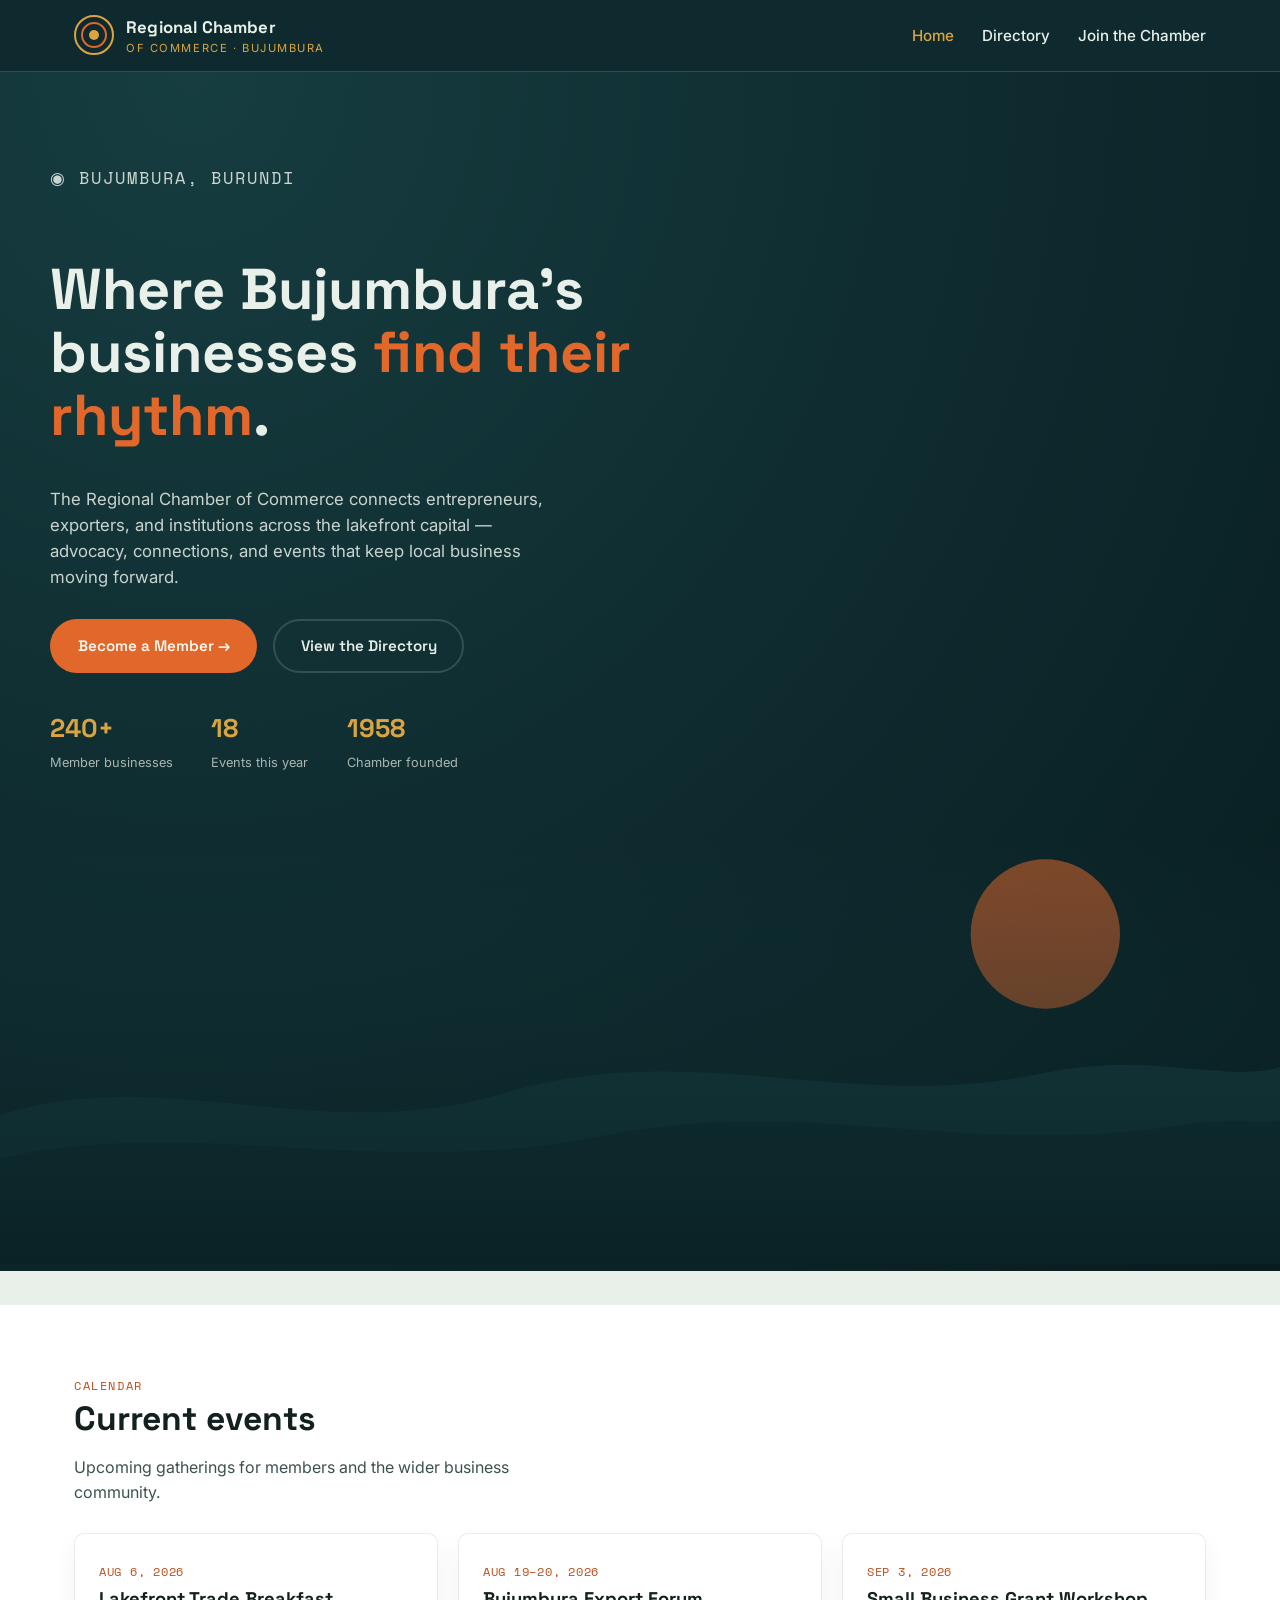
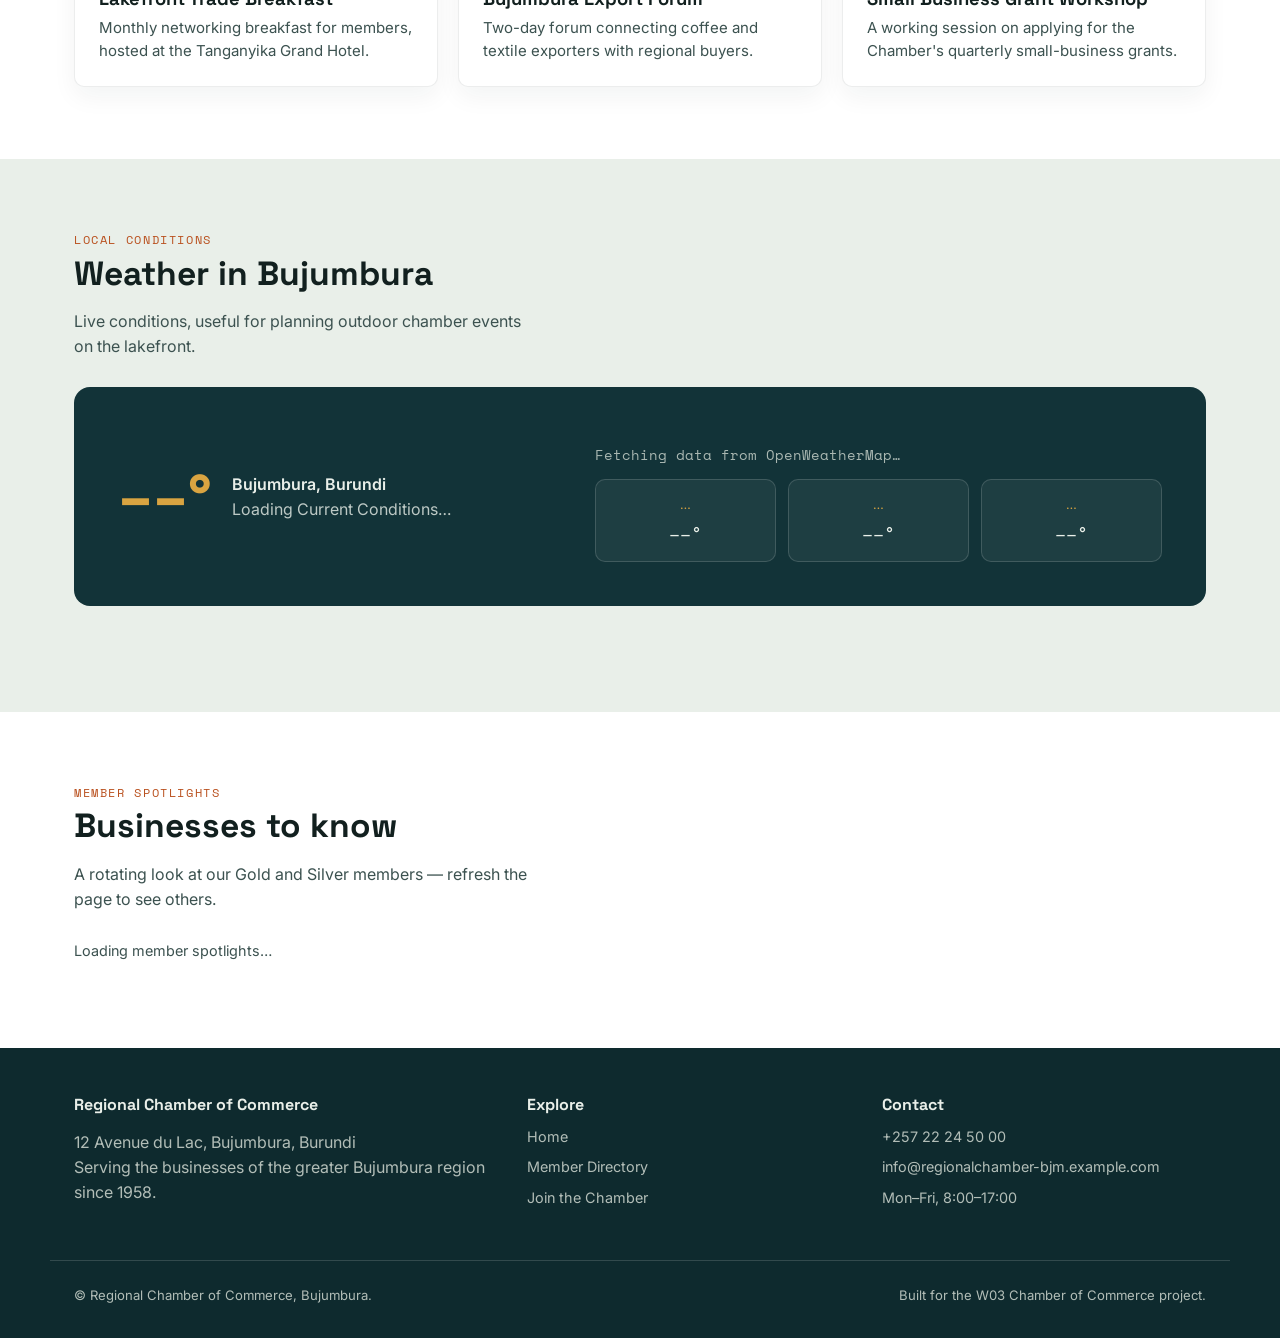
==== chamber/index.html @ 76326393 "first commit" ====
<!DOCTYPE html>
<html lang="en">
<head>
  <meta charset="UTF-8">
  <meta name="viewport" content="width=device-width, initial-scale=1.0">
  <title>Regional Chamber of Commerce | Bujumbura</title>
  <meta name="description" content="Regional Chamber of Commerce — connecting businesses in Bujumbura, Burundi through advocacy, events, and community.">
  <meta name="author" content="Benjamin Iriganje">

    <!-- Favicon -->
    <link rel="icon" href="images/favicon.ico" type="image/x-icon">
  
  <!-- Google Fonts Preconnects -->
  <link rel="preconnect" href="https://fonts.googleapis.com">
  <link rel="preconnect" href="https://fonts.gstatic.com" crossorigin>
  <link href="https://fonts.googleapis.com/css2?family=Space+Grotesk:wght@500;700&family=Inter:wght@400;500;600&family=Space+Mono:wght@400;700&display=swap" rel="stylesheet">

  <meta property="og:title" content="Chamber of Commerce Business Directory">
  <meta property="og:description" content="Discover, connect, and grow with leading businesses in our region.">
  <meta property="og:image" content="https://ben3box.github.io/wdd231/chamber/images/og-share.jpg">
  <meta property="og:url" content="https://ben3box.github.io/wdd231/chamber/directory.html">
  <meta property="og:type" content="website">
    
  <link rel="stylesheet" href="styles/styles.css">
  <link rel="stylesheet" href="styles/normalize.css">
  <script src="scripts/directory.js" defer></script>
  <script src="scripts/spotlights.js" defer></script>
  <script src="scripts/weather.js" defer></script>
</head>
<body>

  <a class="skip-link" href="#main">Skip to content</a>

  <header class="site-header">
    <div class="wrap">
      <a class="brand" href="index.html">
        <svg class="brand__mark" viewBox="0 0 40 40" aria-hidden="true">
          <circle cx="20" cy="20" r="19" fill="none" stroke="#d9a441" stroke-width="2"/>
          <circle cx="20" cy="20" r="12" fill="none" stroke="#e2672a" stroke-width="2"/>
          <circle cx="20" cy="20" r="5" fill="#d9a441"/>
        </svg>
        <span class="brand__text">
          Regional Chamber
          <small>of Commerce &middot; Bujumbura</small>
        </span>
      </a>

      <button class="nav-toggle-btn" id="navToggleBtn" aria-expanded="false" aria-controls="mainNav">
        &#9776; <span class="sr-only">Menu</span>
      </button>

      <nav class="main-nav" id="mainNav">
        <ul>
          <li><a href="index.html" aria-current="page">Home</a></li>
          <li><a href="directory.html">Directory</a></li>
          <li><a href="join.html">Join the Chamber</a></li>
        </ul>
      </nav>
    </div>
  </header>

  <main id="main">

    <!-- ============ HERO ============ -->
    <section class="hero">
      <div class="wrap hero__grid">
        <div>
          <p class="hero__eyebrow">&#9673; Bujumbura, Burundi</p>
          <h1>Where Bujumbura's businesses <em>find their rhythm</em>.</h1>
          <p>The Regional Chamber of Commerce connects entrepreneurs, exporters, and institutions across the lakefront capital — advocacy, connections, and events that keep local business moving forward.</p>
          <div class="hero__actions">
            <a class="btn btn--cta" href="join.html">Become a Member &rarr;</a>
            <a class="btn btn--ghost" href="directory.html">View the Directory</a>
          </div>
          <div class="hero__stats">
            <div class="hero__stat">
              <strong>240+</strong>
              <span>Member businesses</span>
            </div>
            <div class="hero__stat">
              <strong>18</strong>
              <span>Events this year</span>
            </div>
            <div class="hero__stat">
              <strong>1958</strong>
              <span>Chamber founded</span>
            </div>
          </div>
        </div>
      </div>

      <!-- hero art: lake, hills, sun, drum motif -->
      <svg class="hero__bg" viewBox="0 0 1200 400" preserveAspectRatio="none" aria-hidden="true">
        <defs>
          <linearGradient id="skyFade" x1="0" y1="0" x2="0" y2="1">
            <stop offset="0%" stop-color="#163d40" stop-opacity="0"/>
            <stop offset="100%" stop-color="#081c1f" stop-opacity="0.6"/>
          </linearGradient>
        </defs>
        <circle cx="980" cy="90" r="70" fill="#e2672a" opacity="0.55"/>
        <path d="M0,260 C150,210 300,290 470,240 C650,185 800,260 980,220 C1080,200 1150,230 1200,215 L1200,400 L0,400 Z" fill="#123338"/>
        <path d="M0,300 C180,260 360,320 560,280 C760,240 900,300 1100,270 C1150,262 1180,268 1200,265 L1200,400 L0,400 Z" fill="#0e2a2e"/>
        <rect x="0" y="0" width="1200" height="400" fill="url(#skyFade)"/>
      </svg>
    </section>

    <div class="drumbeat drumbeat--dark" aria-hidden="true">
      <span></span><span></span><span></span>
      <span></span><span></span><span></span>
      <span></span><span></span><span></span>
      <span></span><span></span><span></span>
    </div>

    <!-- ============ CURRENT EVENTS ============ -->
    <section class="section section--soft" id="events">
      <div class="wrap">
        <div class="section__head">
          <div>
            <span class="section__eyebrow">Calendar</span>
            <h2>Current events</h2>
            <p>Upcoming gatherings for members and the wider business community.</p>
          </div>
        </div>

        <div class="card-grid card-grid--events">
          <article class="card event-card">
            <span class="event-card__date">Aug 6, 2026</span>
            <h3>Lakefront Trade Breakfast</h3>
            <p>Monthly networking breakfast for members, hosted at the Tanganyika Grand Hotel.</p>
          </article>
          <article class="card event-card">
            <span class="event-card__date">Aug 19&ndash;20, 2026</span>
            <h3>Bujumbura Export Forum</h3>
            <p>Two-day forum connecting coffee and textile exporters with regional buyers.</p>
          </article>
          <article class="card event-card">
            <span class="event-card__date">Sep 3, 2026</span>
            <h3>Small Business Grant Workshop</h3>
            <p>A working session on applying for the Chamber's quarterly small-business grants.</p>
          </article>
        </div>
      </div>
    </section>

    <!-- ============ WEATHER ============ -->
    <section class="section" id="weather-section">
      <div class="wrap">
        <div class="section__head">
          <div>
            <span class="section__eyebrow">Local conditions</span>
            <h2>Weather in Bujumbura</h2>
            <p>Live conditions, useful for planning outdoor chamber events on the lakefront.</p>
          </div>
        </div>

        <div class="weather" id="weatherWidget">
          <div class="weather__now">
            <div class="weather__temp" id="weatherTemp">&ndash;&ndash;&deg;</div>
            <div class="weather__meta">
              <p class="weather__place">Bujumbura, Burundi</p>
              <p class="weather__desc" id="weatherDesc">Loading current conditions&hellip;</p>
            </div>
          </div>

          <div>
            <p class="weather__status" id="weatherStatus">Fetching data from OpenWeatherMap&hellip;</p>
            <div class="weather__forecast" id="forecastList">
              <div class="forecast-day"><span class="forecast-day__label">&hellip;</span><span class="forecast-day__temp">&ndash;&ndash;&deg;</span></div>
              <div class="forecast-day"><span class="forecast-day__label">&hellip;</span><span class="forecast-day__temp">&ndash;&ndash;&deg;</span></div>
              <div class="forecast-day"><span class="forecast-day__label">&hellip;</span><span class="forecast-day__temp">&ndash;&ndash;&deg;</span></div>
            </div>
          </div>
        </div>
      </div>
    </section>

    <div class="drumbeat drumbeat--light" aria-hidden="true">
      <span></span><span></span><span></span>
      <span></span><span></span><span></span>
      <span></span><span></span><span></span>
      <span></span><span></span><span></span>
    </div>

    <!-- ============ SPOTLIGHTS ============ -->
    <section class="section section--soft" id="spotlights">
      <div class="wrap">
        <div class="section__head">
          <div>
            <span class="section__eyebrow">Member spotlights</span>
            <h2>Businesses to know</h2>
            <p>A rotating look at our Gold and Silver members &mdash; refresh the page to see others.</p>
          </div>
        </div>

        <p class="spotlights__status" id="spotlightStatus">Loading member spotlights&hellip;</p>
        <div class="card-grid card-grid--spotlights" id="spotlightGrid"></div>
      </div>
    </section>

  </main>

  <footer class="site-footer">
    <div class="wrap footer__grid">
      <div>
        <h3>Regional Chamber of Commerce</h3>
        <p>12 Avenue du Lac, Bujumbura, Burundi<br>Serving the businesses of the greater Bujumbura region since 1958.</p>
      </div>
      <div>
        <h3>Explore</h3>
        <ul>
          <li><a href="index.html">Home</a></li>
          <li><a href="directory.html">Member Directory</a></li>
          <li><a href="join.html">Join the Chamber</a></li>
        </ul>
      </div>
      <div>
        <h3>Contact</h3>
        <ul>
          <li>+257 22 24 50 00</li>
          <li>info@regionalchamber-bjm.example.com</li>
          <li>Mon&ndash;Fri, 8:00&ndash;17:00</li>
        </ul>
      </div>
    </div>
    <div class="wrap footer__bottom">
      <span>&copy; <span id="year"></span> Regional Chamber of Commerce, Bujumbura.</span>
      <span>Built for the W03 Chamber of Commerce project.</span>
    </div>
  </footer>
</body>
</html>
---- chamber/styles/styles.css ----
/* =========================================================
   Regional Chamber of Commerce — Bujumbura
   Design tokens
   Palette: Tanganyika night, papyrus, brass & sunset ember
   Type: Space Grotesk (display) / Inter (body) / Space Mono (data)
   Signature motif: the "drum-beat" divider, referencing the
   Royal Drummers of Burundi (Ingoma), used as a section break
   and a quiet rhythm throughout the page.
   ========================================================= */

:root {
  --color-bg: #0e2a2e;          /* Tanganyika night */
  --color-bg-soft: #123338;
  --color-paper: #e9efe9;       /* pale papyrus */
  --color-paper-2: #ffffff;
  --color-ink: #12201f;
  --color-ink-soft: #3c5250;
  --color-gold: #d9a441;        /* brass */
  --color-ember: #e2672a;       /* sunset ember */
  --color-ember-dark: #b9501e;
  --color-line: rgba(233, 239, 233, 0.16);

  --font-display: "Space Grotesk", "Segoe UI", sans-serif;
  --font-body: "Inter", "Segoe UI", sans-serif;
  --font-data: "Space Mono", "Courier New", monospace;

  --radius: 10px;
  --max-width: 1180px;
  --gap: clamp(1.25rem, 2vw, 2.5rem);
}

* {
  box-sizing: border-box;
}

html {
  scroll-behavior: smooth;
}

body {
  margin: 0;
  font-family: var(--font-body);
  color: var(--color-ink);
  background: var(--color-paper);
  line-height: 1.55;
}

img {
  max-width: 100%;
  display: block;
}

a {
  color: inherit;
}

h1, h2, h3 {
  font-family: var(--font-display);
  line-height: 1.1;
  margin: 0 0 0.5em;
}

.wrap {
  max-width: var(--max-width);
  margin: 0 auto;
  padding: 0 1.5rem;
}

:focus-visible {
  outline: 3px solid var(--color-ember);
  outline-offset: 2px;
}

.sr-only {
  position: absolute;
  width: 1px;
  height: 1px;
  padding: 0;
  margin: -1px;
  overflow: hidden;
  clip: rect(0, 0, 0, 0);
  white-space: nowrap;
  border: 0;
}

.skip-link {
  position: absolute;
  left: -9999px;
  top: 0;
  background: var(--color-gold);
  color: var(--color-ink);
  padding: 0.6rem 1rem;
  z-index: 100;
  border-radius: 0 0 6px 0;
}

.skip-link:focus {
  left: 0;
}

/* -------------------- Drum-beat signature divider -------------------- */
.drumbeat {
  display: flex;
  align-items: flex-end;
  justify-content: center;
  gap: 6px;
  height: 34px;
  margin: 0 auto;
  padding: 0 1.5rem;
}

.drumbeat span {
  display: block;
  width: 4px;
  background: var(--color-gold);
  border-radius: 2px;
}

.drumbeat--dark span { background: var(--color-gold); opacity: 0.9; }
.drumbeat--light span { background: var(--color-ember); }

/* -------------------- Header & Nav -------------------- */
.site-header {
  background: var(--color-bg);
  color: var(--color-paper);
  position: sticky;
  top: 0;
  z-index: 20;
  border-bottom: 1px solid var(--color-line);
}

.site-header .wrap {
  display: flex;
  align-items: center;
  justify-content: space-between;
  gap: 1rem;
  padding-top: 0.85rem;
  padding-bottom: 0.85rem;
}

.brand {
  display: flex;
  align-items: center;
  gap: 0.75rem;
  text-decoration: none;
  color: var(--color-paper);
}

.brand__mark {
  width: 40px;
  height: 40px;
  flex-shrink: 0;
}

.brand__text {
  font-family: var(--font-display);
  font-weight: 700;
  font-size: 1.05rem;
  letter-spacing: 0.01em;
}

.brand__text small {
  display: block;
  font-family: var(--font-body);
  font-weight: 400;
  font-size: 0.7rem;
  letter-spacing: 0.14em;
  text-transform: uppercase;
  color: var(--color-gold);
}

.nav-toggle {
  display: none;
}

.main-nav ul {
  list-style: none;
  display: flex;
  gap: 1.75rem;
  margin: 0;
  padding: 0;
}

.main-nav a {
  text-decoration: none;
  font-weight: 500;
  font-size: 0.95rem;
  color: var(--color-paper);
  position: relative;
  padding: 0.25rem 0;
}

.main-nav a[aria-current="page"] {
  color: var(--color-gold);
}

.main-nav a::after {
  content: "";
  position: absolute;
  left: 0;
  bottom: -4px;
  width: 0;
  height: 2px;
  background: var(--color-ember);
  transition: width 0.2s ease;
}

.main-nav a:hover::after {
  width: 100%;
}

.nav-toggle-btn {
  display: none;
  background: none;
  border: 1px solid var(--color-line);
  color: var(--color-paper);
  border-radius: 6px;
  padding: 0.4rem 0.6rem;
  font-size: 1.1rem;
}

/* -------------------- Hero -------------------- */
.hero {
  position: relative;
  background: radial-gradient(120% 140% at 15% 0%, #163d40 0%, var(--color-bg) 55%, #081c1f 100%);
  color: var(--color-paper);
  overflow: hidden;
}

.hero__grid {
  position: relative;
  z-index: 2;
  display: grid;
  gap: var(--gap);
  padding: clamp(2.5rem, 6vw, 5.5rem) 0 clamp(2.5rem, 5vw, 4rem);
  align-items: center;
}

.hero__eyebrow {
  display: inline-flex;
  align-items: center;
  gap: 0.5rem;
  font-family: var(--font-data);
  font-size: 0.75rem;
  letter-spacing: 0.12em;
  text-transform: uppercase;
  color: var(--color-gold);
  margin-bottom: 1rem;
}

.hero h1 {
  font-size: clamp(2.2rem, 5vw, 3.6rem);
  font-weight: 700;
  max-width: 16ch;
}

.hero h1 em {
  font-style: normal;
  color: var(--color-ember);
}

.hero p {
  max-width: 46ch;
  font-size: 1.05rem;
  color: rgba(233, 239, 233, 0.86);
  margin-bottom: 1.75rem;
}

.hero__actions {
  display: flex;
  flex-wrap: wrap;
  gap: 1rem;
  align-items: center;
}

.btn {
  display: inline-flex;
  align-items: center;
  gap: 0.5rem;
  font-family: var(--font-display);
  font-weight: 600;
  font-size: 0.95rem;
  text-decoration: none;
  border-radius: 999px;
  padding: 0.85rem 1.6rem;
  border: 2px solid transparent;
  transition: transform 0.15s ease, background 0.15s ease;
}

.btn:hover {
  transform: translateY(-2px);
}

.btn--cta {
  background: var(--color-ember);
  color: #fff9f4;
}

.btn--cta:hover {
  background: var(--color-ember-dark);
}

.btn--ghost {
  border-color: var(--color-line);
  color: var(--color-paper);
}

.btn--ghost:hover {
  border-color: var(--color-gold);
  color: var(--color-gold);
}

.hero__art {
  position: relative;
  z-index: 2;
}

.hero__stats {
  margin-top: 2.25rem;
  display: flex;
  gap: clamp(1.25rem, 3vw, 2.5rem);
  flex-wrap: wrap;
}

.hero__stat strong {
  display: block;
  font-family: var(--font-display);
  font-size: 1.6rem;
  color: var(--color-gold);
}

.hero__stat span {
  font-size: 0.8rem;
  color: rgba(233, 239, 233, 0.7);
}

/* -------------------- Section shell -------------------- */
.section {
  padding: clamp(2.75rem, 6vw, 4.5rem) 0;
}

.section--soft {
  background: var(--color-paper-2);
}

.section__head {
  display: flex;
  justify-content: space-between;
  align-items: flex-end;
  gap: 1rem;
  flex-wrap: wrap;
  margin-bottom: 1.75rem;
}

.section__eyebrow {
  font-family: var(--font-data);
  font-size: 0.72rem;
  letter-spacing: 0.14em;
  text-transform: uppercase;
  color: var(--color-ember-dark);
  display: block;
  margin-bottom: 0.4rem;
}

.section__head h2 {
  font-size: clamp(1.5rem, 3vw, 2.1rem);
}

.section__head p {
  max-width: 46ch;
  color: var(--color-ink-soft);
  margin: 0;
}

/* -------------------- Cards: generic grid -------------------- */
.card-grid {
  display: grid;
  grid-template-columns: 1fr;
  gap: 1.25rem;
}

@media (min-width: 700px) {
  .card-grid--events { grid-template-columns: repeat(2, 1fr); }
  .card-grid--spotlights { grid-template-columns: repeat(3, 1fr); }
}

@media (min-width: 1000px) {
  .card-grid--events { grid-template-columns: repeat(3, 1fr); }
}

.card {
  background: var(--color-paper-2);
  border: 1px solid rgba(18, 32, 31, 0.08);
  border-radius: var(--radius);
  padding: 1.5rem;
  box-shadow: 0 10px 24px rgba(14, 42, 46, 0.05);
}

.event-card__date {
  font-family: var(--font-data);
  font-size: 0.78rem;
  color: var(--color-ember-dark);
  letter-spacing: 0.06em;
  text-transform: uppercase;
  margin-bottom: 0.5rem;
  display: inline-block;
}

.event-card h3 {
  font-size: 1.15rem;
  margin-bottom: 0.4rem;
}

.event-card p {
  margin: 0;
  color: var(--color-ink-soft);
  font-size: 0.94rem;
}

/* -------------------- Weather -------------------- */
.weather {
  background: var(--color-bg-soft);
  color: var(--color-paper);
  border-radius: 16px;
  padding: clamp(1.5rem, 4vw, 2.75rem);
  display: grid;
  gap: 2rem;
}

@media (min-width: 800px) {
  .weather {
    grid-template-columns: 1.1fr 1.4fr;
    align-items: center;
  }
}

.weather__now {
  display: flex;
  align-items: center;
  gap: 1.25rem;
}

.weather__temp {
  font-family: var(--font-display);
  font-size: clamp(2.75rem, 6vw, 3.75rem);
  font-weight: 700;
  color: var(--color-gold);
}

.weather__meta p {
  margin: 0;
}

.weather__place {
  font-weight: 600;
}

.weather__desc {
  text-transform: capitalize;
  color: rgba(233, 239, 233, 0.8);
}

.weather__forecast {
  display: grid;
  grid-template-columns: repeat(3, 1fr);
  gap: 0.75rem;
}

.forecast-day {
  background: rgba(233, 239, 229, 0.06);
  border: 1px solid var(--color-line);
  border-radius: 10px;
  padding: 0.9rem 0.6rem;
  text-align: center;
}

.forecast-day__label {
  font-size: 0.78rem;
  letter-spacing: 0.06em;
  text-transform: uppercase;
  color: var(--color-gold);
  display: block;
  margin-bottom: 0.35rem;
}

.forecast-day__temp {
  font-family: var(--font-data);
  font-size: 1.1rem;
}

.forecast-day__desc {
  font-size: 0.76rem;
  color: rgba(233, 239, 229, 0.7);
  text-transform: capitalize;
  margin-top: 0.2rem;
}

.weather__status {
  font-family: var(--font-data);
  font-size: 0.85rem;
  color: rgba(233, 239, 229, 0.7);
}

/* -------------------- Spotlights -------------------- */
.spotlight-card {
  display: flex;
  flex-direction: column;
  gap: 0.85rem;
}

.spotlight-card__top {
  display: flex;
  align-items: center;
  gap: 0.85rem;
}

.spotlight-card__logo {
  width: 52px;
  height: 52px;
  border-radius: 8px;
  background: var(--color-bg);
  color: var(--color-gold);
  font-family: var(--font-display);
  font-weight: 700;
  display: flex;
  align-items: center;
  justify-content: center;
  flex-shrink: 0;
  font-size: 1rem;
  object-fit: cover;
}

.spotlight-card h3 {
  font-size: 1.05rem;
  margin: 0;
}

.badge {
  display: inline-block;
  font-family: var(--font-data);
  font-size: 0.68rem;
  letter-spacing: 0.08em;
  text-transform: uppercase;
  padding: 0.15rem 0.55rem;
  border-radius: 999px;
  margin-top: 0.2rem;
}

.badge--gold {
  background: rgba(217, 164, 65, 0.16);
  color: #a6741c;
}

.badge--silver {
  background: rgba(60, 82, 80, 0.12);
  color: var(--color-ink-soft);
}

.spotlight-card p {
  margin: 0;
  font-size: 0.9rem;
  color: var(--color-ink-soft);
}

.spotlight-card__meta {
  font-size: 0.85rem;
  display: grid;
  gap: 0.25rem;
  font-family: var(--font-data);
  color: var(--color-ink-soft);
}

.spotlight-card__meta a {
  color: var(--color-ember-dark);
  text-decoration: none;
}

.spotlights__status {
  font-size: 0.9rem;
  color: var(--color-ink-soft);
}

.directory--list {
  grid-template-columns: 1fr !important;
}

.directory--list .spotlight-card {
  flex-direction: row;
  align-items: center;
  gap: 1.5rem;
}

.directory--list .spotlight-card__top {
  flex-shrink: 0;
  width: 220px;
}

/* -------------------- Footer -------------------- */
.site-footer {
  background: var(--color-bg);
  color: rgba(233, 239, 229, 0.75);
  padding: 3rem 0 2rem;
}

.footer__grid {
  display: grid;
  gap: 2rem;
  grid-template-columns: 1fr;
}

@media (min-width: 700px) {
  .footer__grid {
    grid-template-columns: 1.3fr 1fr 1fr;
  }
}

.footer__grid h3 {
  color: var(--color-paper);
  font-size: 1rem;
  margin-bottom: 0.75rem;
}

.footer__grid ul {
  list-style: none;
  margin: 0;
  padding: 0;
  display: grid;
  gap: 0.5rem;
  font-size: 0.9rem;
}

.footer__grid a {
  text-decoration: none;
  color: rgba(233, 239, 229, 0.75);
}

.footer__grid a:hover {
  color: var(--color-gold);
}

.footer__bottom {
  margin-top: 2.5rem;
  padding-top: 1.5rem;
  border-top: 1px solid var(--color-line);
  display: flex;
  justify-content: space-between;
  flex-wrap: wrap;
  gap: 0.75rem;
  font-size: 0.82rem;
}

/* -------------------- Mobile nav -------------------- */
@media (max-width: 760px) {
  .nav-toggle-btn {
    display: inline-flex;
  }

  .main-nav {
    position: absolute;
    top: 100%;
    left: 0;
    right: 0;
    background: var(--color-bg);
    border-bottom: 1px solid var(--color-line);
    max-height: 0;
    overflow: hidden;
    transition: max-height 0.25s ease;
  }

  .main-nav.is-open {
    max-height: 300px;
  }

  .main-nav ul {
    flex-direction: column;
    gap: 0;
    padding: 0.5rem 1.5rem 1.25rem;
  }

  .main-nav li {
    border-bottom: 1px solid var(--color-line);
  }

  .main-nav a {
    display: block;
    padding: 0.75rem 0;
  }

  .weather__forecast {
    grid-template-columns: repeat(3, 1fr);
  }
}
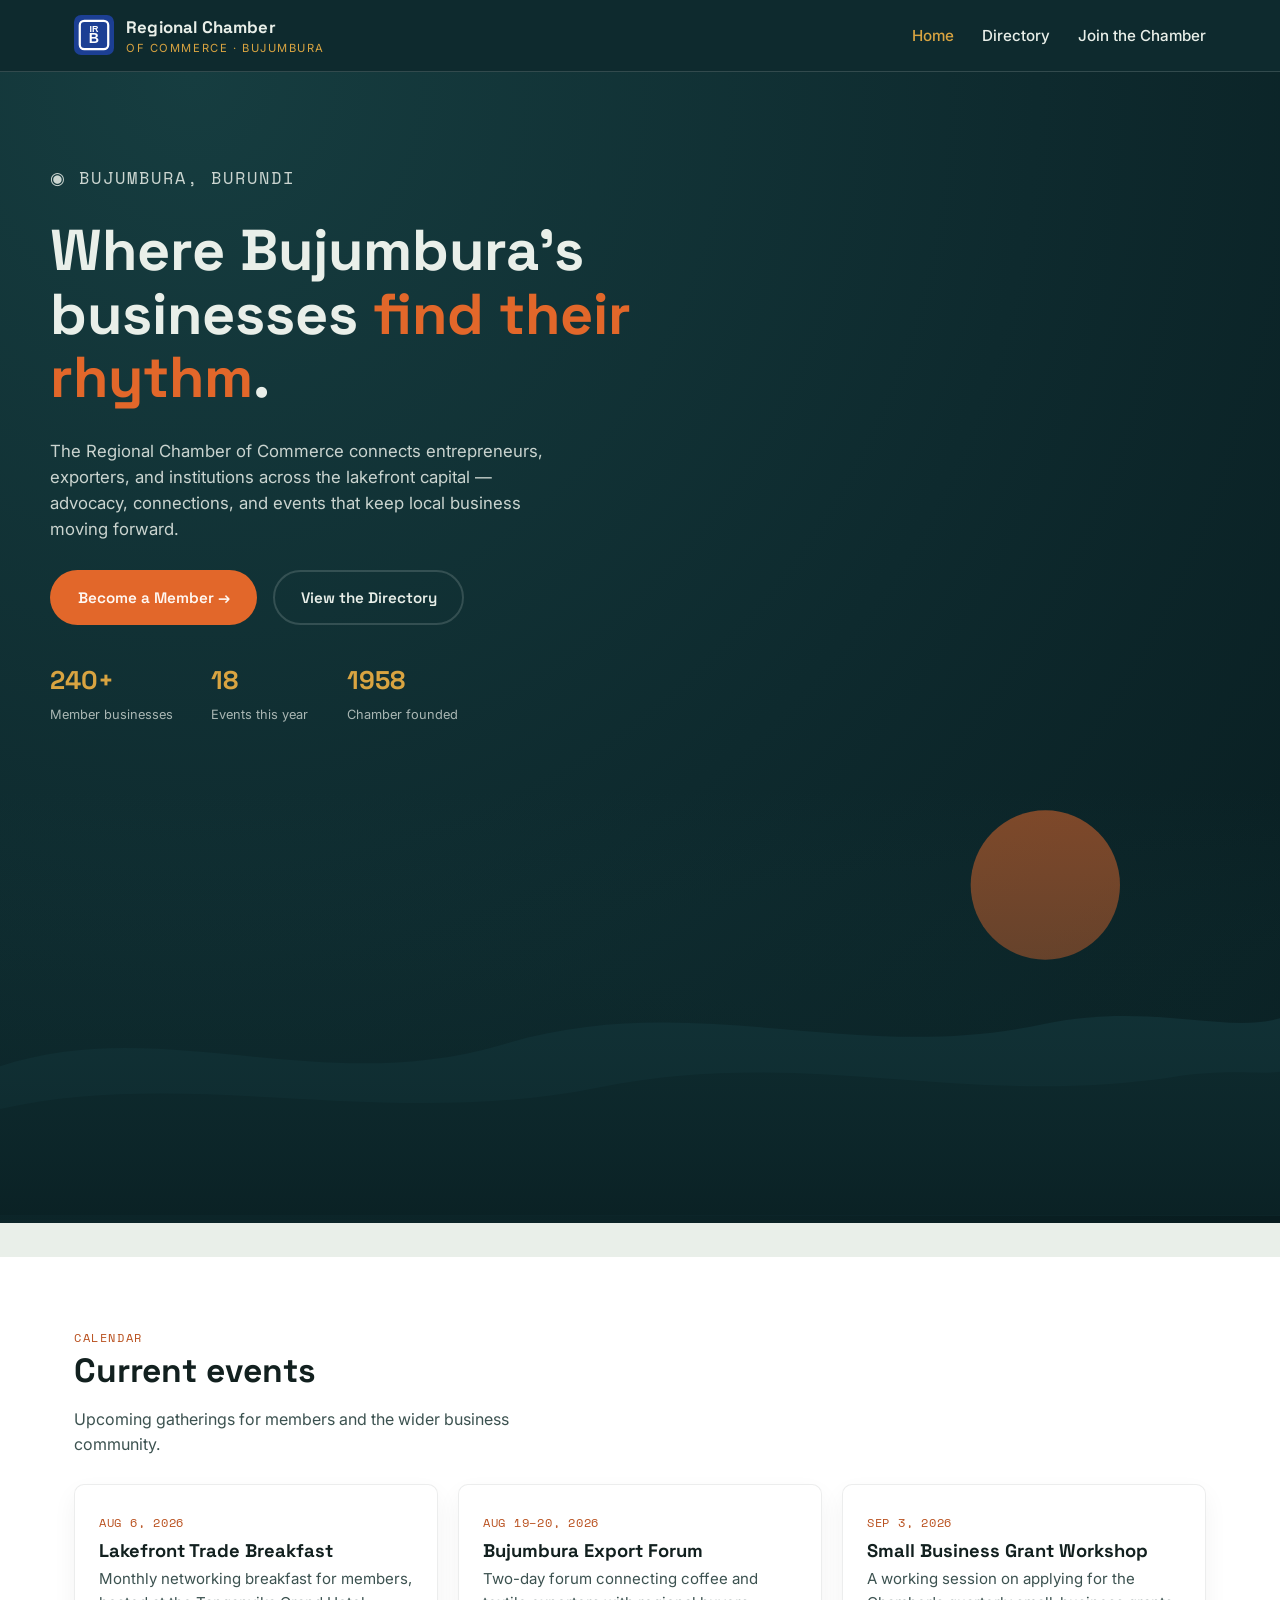
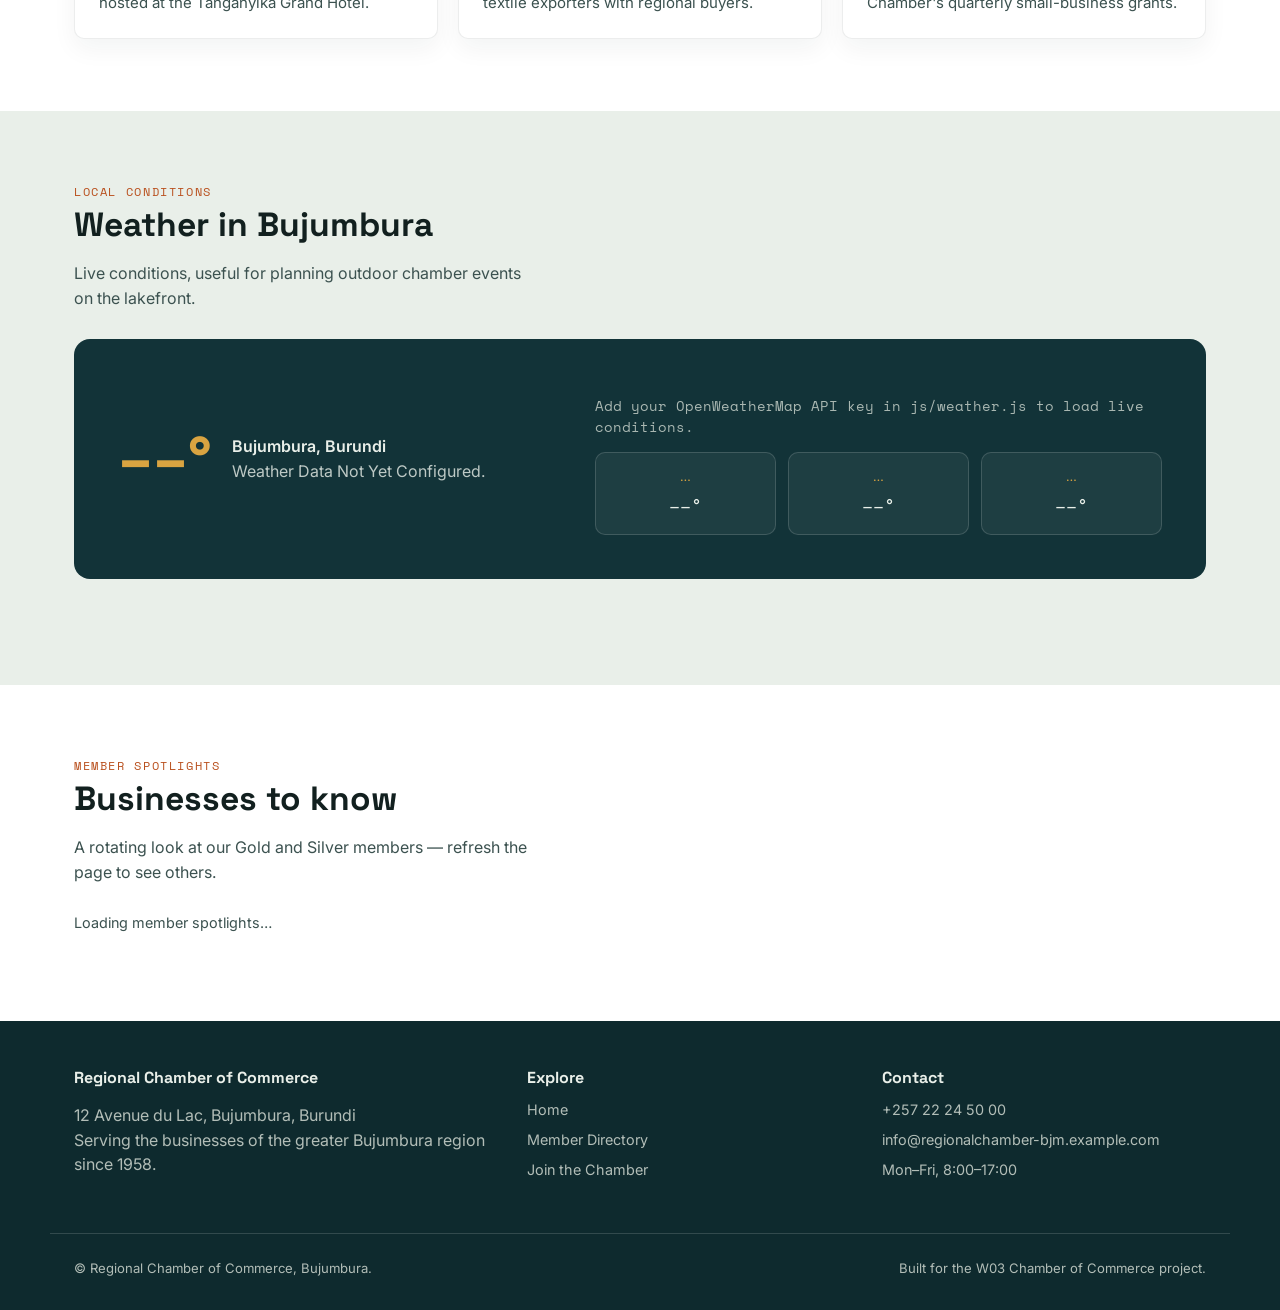
==== commit 2b58157c: "first commit" ====
--- a/chamber/index.html
+++ b/chamber/index.html
@@ -7,25 +7,23 @@
   <meta name="description" content="Regional Chamber of Commerce — connecting businesses in Bujumbura, Burundi through advocacy, events, and community.">
   <meta name="author" content="Benjamin Iriganje">
 
-    <!-- Favicon -->
-    <link rel="icon" href="images/favicon.ico" type="image/x-icon">
-  
   <!-- Google Fonts Preconnects -->
   <link rel="preconnect" href="https://fonts.googleapis.com">
   <link rel="preconnect" href="https://fonts.gstatic.com" crossorigin>
   <link href="https://fonts.googleapis.com/css2?family=Space+Grotesk:wght@500;700&family=Inter:wght@400;500;600&family=Space+Mono:wght@400;700&display=swap" rel="stylesheet">
 
-  <meta property="og:title" content="Chamber of Commerce Business Directory">
-  <meta property="og:description" content="Discover, connect, and grow with leading businesses in our region.">
+  <link rel="icon" type="image/svg+xml" href="images/favicon.svg">
+
+  <meta property="og:title" content="Regional Chamber of Commerce | Bujumbura">
+  <meta property="og:description" content="Connecting businesses in Bujumbura, Burundi through advocacy, events, and community.">
   <meta property="og:image" content="https://ben3box.github.io/wdd231/chamber/images/og-share.jpg">
-  <meta property="og:url" content="https://ben3box.github.io/wdd231/chamber/directory.html">
+  <meta property="og:url" content="https://ben3box.github.io/wdd231/chamber/index.html">
   <meta property="og:type" content="website">
-    
+
+  <link rel="stylesheet" href="styles/normalize.css">
   <link rel="stylesheet" href="styles/styles.css">
-  <link rel="stylesheet" href="styles/normalize.css">
-  <script src="scripts/directory.js" defer></script>
+  <script src="scripts/weather.js" defer></script>
   <script src="scripts/spotlights.js" defer></script>
-  <script src="scripts/weather.js" defer></script>
 </head>
 <body>
 
@@ -34,11 +32,7 @@
   <header class="site-header">
     <div class="wrap">
       <a class="brand" href="index.html">
-        <svg class="brand__mark" viewBox="0 0 40 40" aria-hidden="true">
-          <circle cx="20" cy="20" r="19" fill="none" stroke="#d9a441" stroke-width="2"/>
-          <circle cx="20" cy="20" r="12" fill="none" stroke="#e2672a" stroke-width="2"/>
-          <circle cx="20" cy="20" r="5" fill="#d9a441"/>
-        </svg>
+        <img class="brand__mark" src="images/favicon.svg" alt="Regional Chamber of Commerce logo" width="40" height="40">
         <span class="brand__text">
           Regional Chamber
           <small>of Commerce &middot; Bujumbura</small>
@@ -227,5 +221,6 @@
       <span>Built for the W03 Chamber of Commerce project.</span>
     </div>
   </footer>
+
 </body>
 </html>
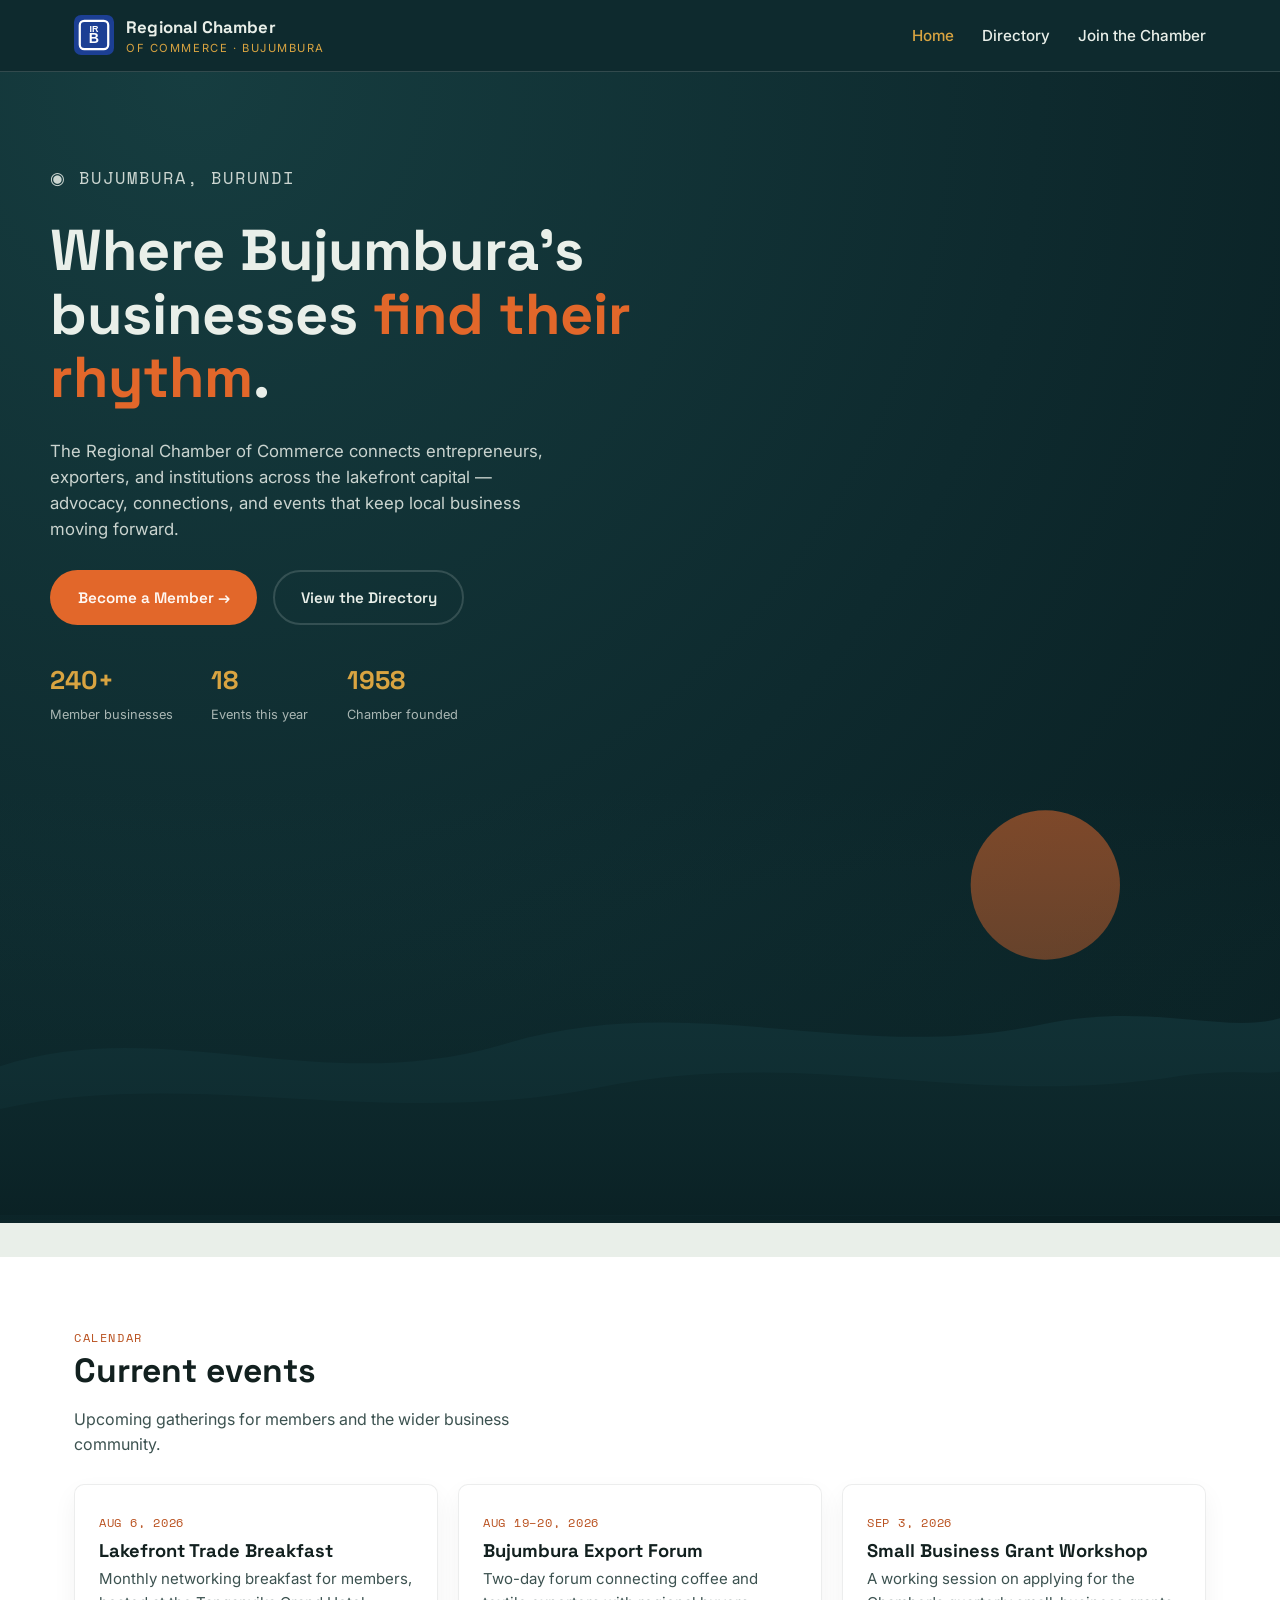
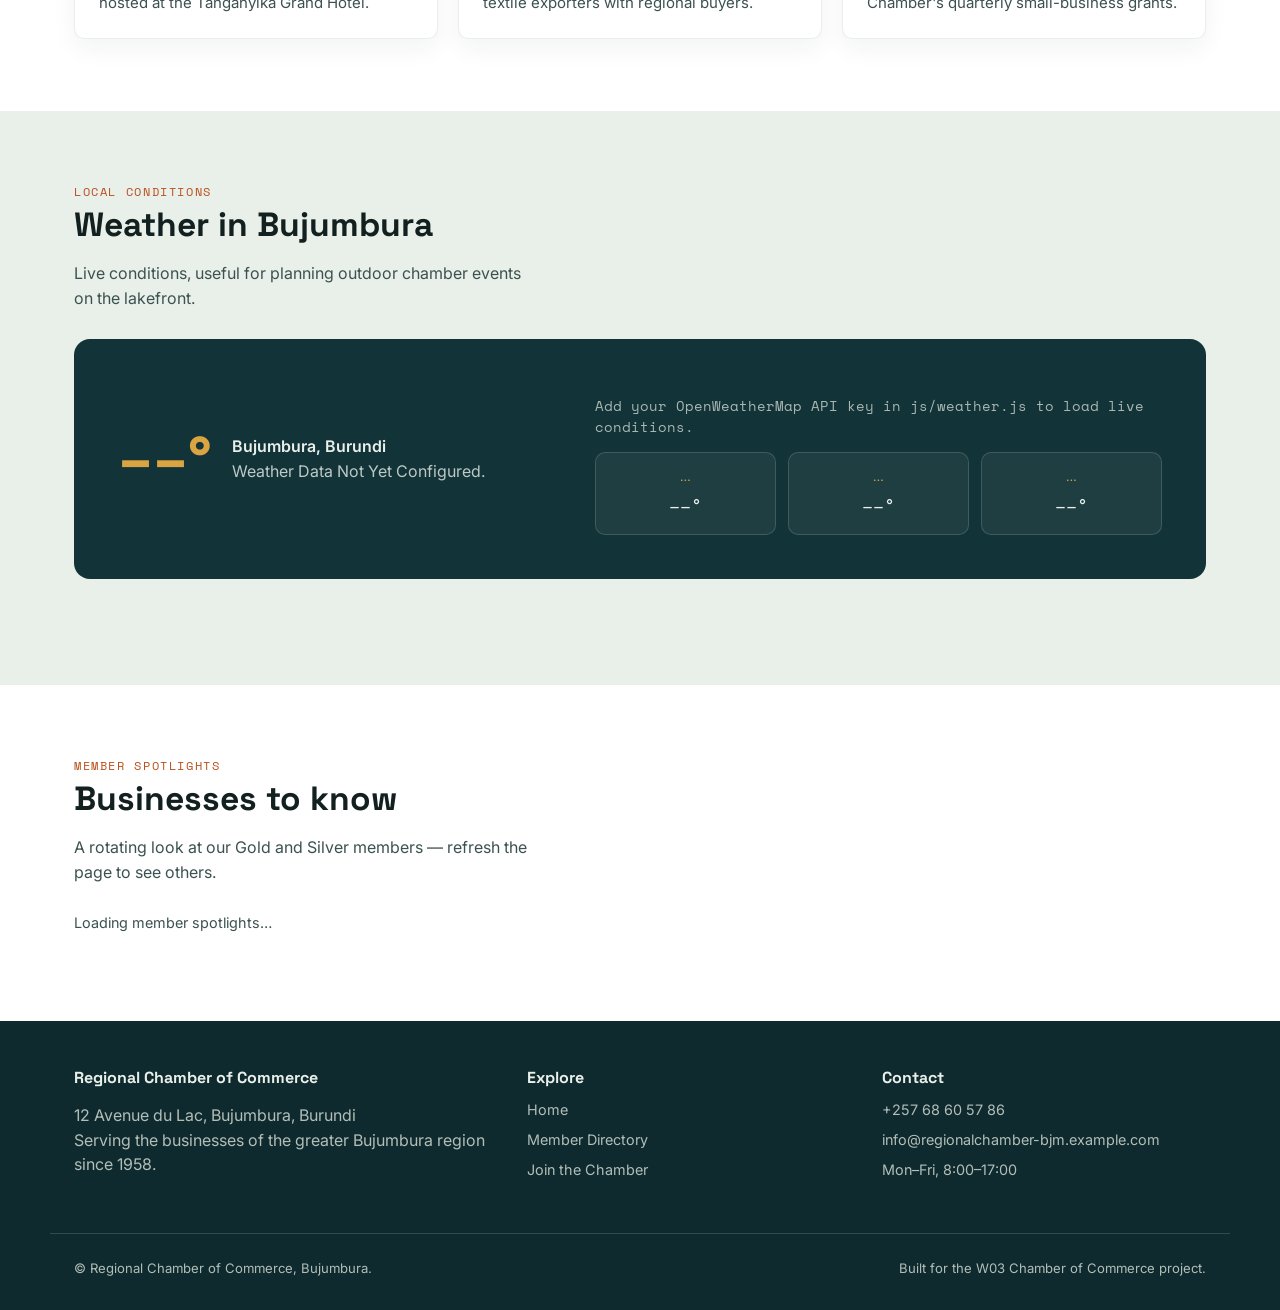
==== commit 7b848fb7: "first commit" ====
--- a/chamber/index.html
+++ b/chamber/index.html
@@ -7,21 +7,29 @@
   <meta name="description" content="Regional Chamber of Commerce — connecting businesses in Bujumbura, Burundi through advocacy, events, and community.">
   <meta name="author" content="Benjamin Iriganje">
 
+  <!-- Favicons -->
+  <link rel="icon" href="images/favicon.ico" type="image/x-icon">
+  <link rel="icon" type="image/svg+xml" href="images/favicon.svg">
+
   <!-- Google Fonts Preconnects -->
   <link rel="preconnect" href="https://fonts.googleapis.com">
   <link rel="preconnect" href="https://fonts.gstatic.com" crossorigin>
   <link href="https://fonts.googleapis.com/css2?family=Space+Grotesk:wght@500;700&family=Inter:wght@400;500;600&family=Space+Mono:wght@400;700&display=swap" rel="stylesheet">
 
-  <link rel="icon" type="image/svg+xml" href="images/favicon.svg">
-
+  <!-- Open Graph / Social Sharing Meta Tags -->
   <meta property="og:title" content="Regional Chamber of Commerce | Bujumbura">
   <meta property="og:description" content="Connecting businesses in Bujumbura, Burundi through advocacy, events, and community.">
-  <meta property="og:image" content="https://ben3box.github.io/wdd231/chamber/images/og-share.jpg">
+  <meta property="og:image" content="https://ben3box.github.io/wdd231/chamber/images/profile.jpg">
+  <meta property="og:image:type" content="image/jpeg">
+  <meta property="og:image:width" content="1200">
+  <meta property="og:image:height" content="630">
   <meta property="og:url" content="https://ben3box.github.io/wdd231/chamber/index.html">
   <meta property="og:type" content="website">
 
+  <!-- Stylesheets & Scripts -->
   <link rel="stylesheet" href="styles/normalize.css">
   <link rel="stylesheet" href="styles/styles.css">
+  
   <script src="scripts/weather.js" defer></script>
   <script src="scripts/spotlights.js" defer></script>
 </head>
@@ -210,7 +218,7 @@
       <div>
         <h3>Contact</h3>
         <ul>
-          <li>+257 22 24 50 00</li>
+          <li>+257 68 60 57 86</li>
           <li>info@regionalchamber-bjm.example.com</li>
           <li>Mon&ndash;Fri, 8:00&ndash;17:00</li>
         </ul>
--- a/chamber/styles/styles.css
+++ b/chamber/styles/styles.css
@@ -689,4 +689,5 @@
   .weather__forecast {
     grid-template-columns: repeat(3, 1fr);
   }
-}+}
+
